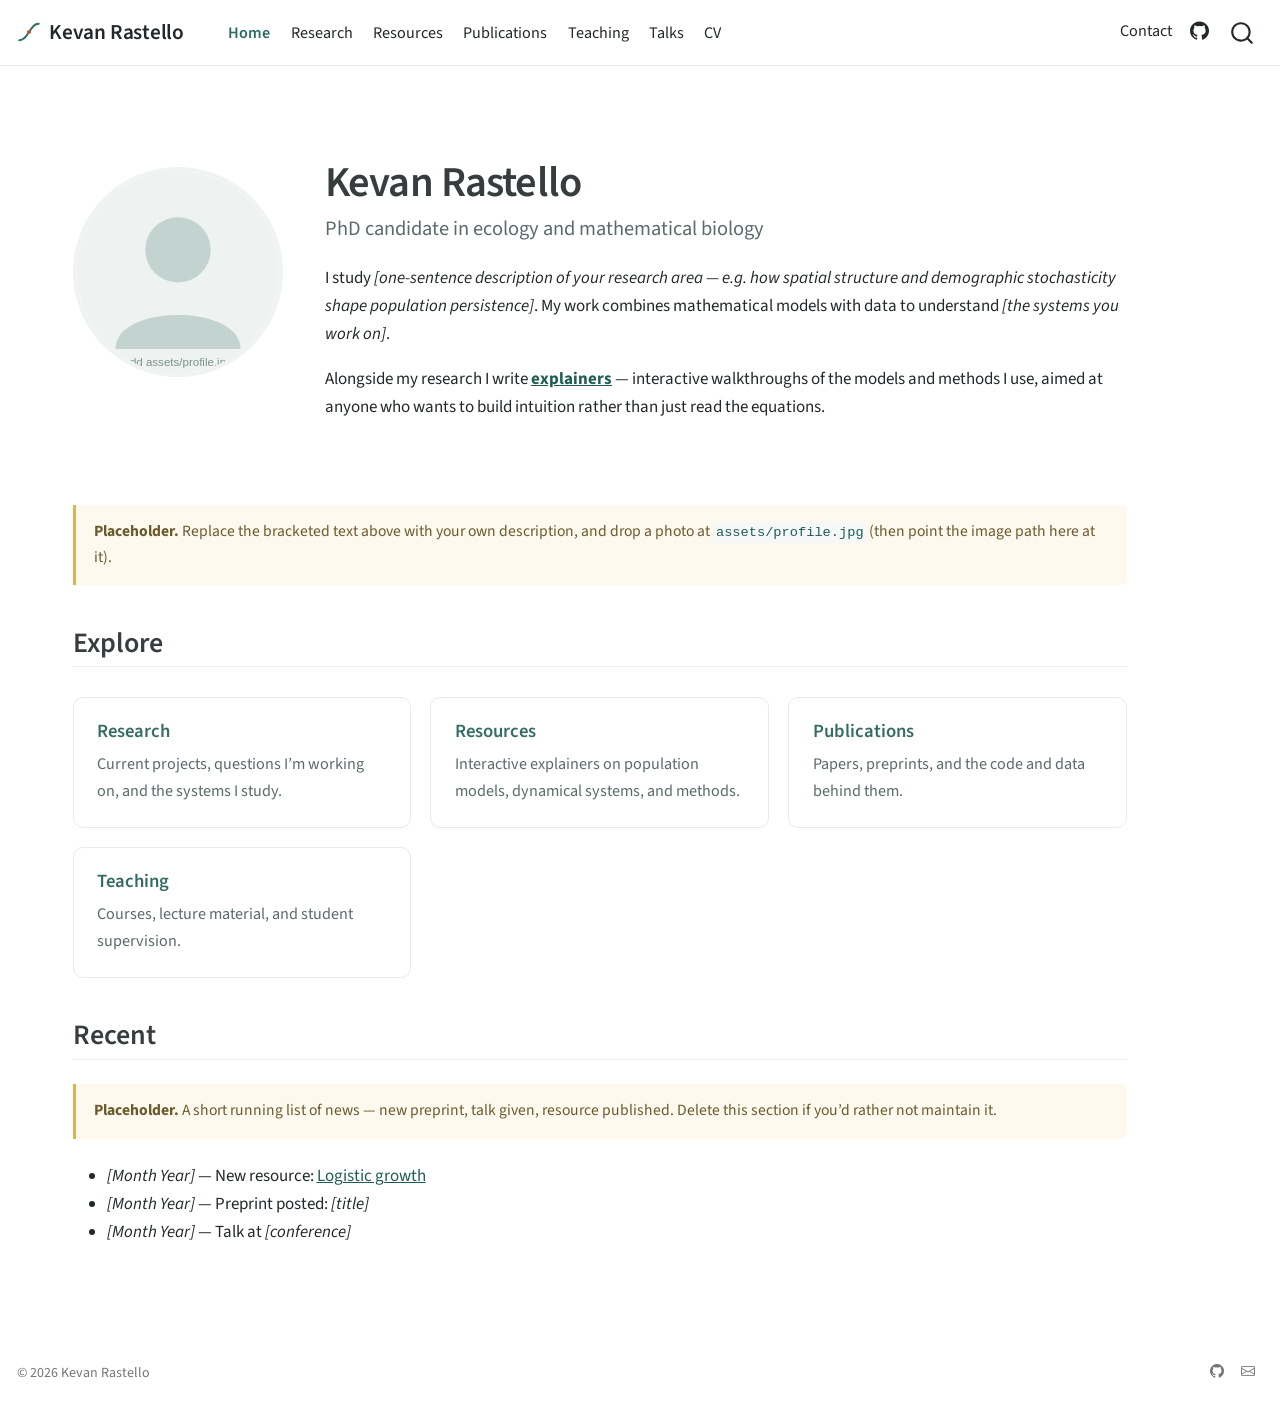
==== docs/index.html @ edd0c7da "Replace progress tracker with Quarto research site" ====
<!DOCTYPE html>
<html xmlns="http://www.w3.org/1999/xhtml" lang="en" xml:lang="en"><head>

<meta charset="utf-8">
<meta name="generator" content="quarto-1.3.450">

<meta name="viewport" content="width=device-width, initial-scale=1.0, user-scalable=yes">


<title>Kevan Rastello -</title>
<style>
code{white-space: pre-wrap;}
span.smallcaps{font-variant: small-caps;}
div.columns{display: flex; gap: min(4vw, 1.5em);}
div.column{flex: auto; overflow-x: auto;}
div.hanging-indent{margin-left: 1.5em; text-indent: -1.5em;}
ul.task-list{list-style: none;}
ul.task-list li input[type="checkbox"] {
  width: 0.8em;
  margin: 0 0.8em 0.2em -1em; /* quarto-specific, see https://github.com/quarto-dev/quarto-cli/issues/4556 */ 
  vertical-align: middle;
}
</style>


<script src="site_libs/quarto-nav/quarto-nav.js"></script>
<script src="site_libs/quarto-nav/headroom.min.js"></script>
<script src="site_libs/clipboard/clipboard.min.js"></script>
<script src="site_libs/quarto-search/autocomplete.umd.js"></script>
<script src="site_libs/quarto-search/fuse.min.js"></script>
<script src="site_libs/quarto-search/quarto-search.js"></script>
<meta name="quarto:offset" content="./">
<link href="./assets/favicon.svg" rel="icon" type="image/svg+xml">
<script src="site_libs/quarto-html/quarto.js"></script>
<script src="site_libs/quarto-html/popper.min.js"></script>
<script src="site_libs/quarto-html/tippy.umd.min.js"></script>
<script src="site_libs/quarto-html/anchor.min.js"></script>
<link href="site_libs/quarto-html/tippy.css" rel="stylesheet">
<link href="site_libs/quarto-html/quarto-syntax-highlighting.css" rel="stylesheet" id="quarto-text-highlighting-styles">
<script src="site_libs/bootstrap/bootstrap.min.js"></script>
<link href="site_libs/bootstrap/bootstrap-icons.css" rel="stylesheet">
<link href="site_libs/bootstrap/bootstrap.min.css" rel="stylesheet" id="quarto-bootstrap" data-mode="light">
<script id="quarto-search-options" type="application/json">{
  "location": "navbar",
  "copy-button": false,
  "collapse-after": 3,
  "panel-placement": "end",
  "type": "overlay",
  "limit": 20,
  "language": {
    "search-no-results-text": "No results",
    "search-matching-documents-text": "matching documents",
    "search-copy-link-title": "Copy link to search",
    "search-hide-matches-text": "Hide additional matches",
    "search-more-match-text": "more match in this document",
    "search-more-matches-text": "more matches in this document",
    "search-clear-button-title": "Clear",
    "search-detached-cancel-button-title": "Cancel",
    "search-submit-button-title": "Submit",
    "search-label": "Search"
  }
}</script>
<style>html{ scroll-behavior: smooth; }</style>


</head>

<body class="nav-fixed">

<div id="quarto-search-results"></div>
  <header id="quarto-header" class="headroom fixed-top">
    <nav class="navbar navbar-expand-lg navbar-dark ">
      <div class="navbar-container container-fluid">
      <div class="navbar-brand-container">
    <a href="./index.html" class="navbar-brand navbar-brand-logo">
    <img src="./assets/logo.svg" alt="" class="navbar-logo">
    </a>
    <a class="navbar-brand" href="./index.html">
    <span class="navbar-title">Kevan Rastello</span>
    </a>
  </div>
            <div id="quarto-search" class="" title="Search"></div>
          <button class="navbar-toggler" type="button" data-bs-toggle="collapse" data-bs-target="#navbarCollapse" aria-controls="navbarCollapse" aria-expanded="false" aria-label="Toggle navigation" onclick="if (window.quartoToggleHeadroom) { window.quartoToggleHeadroom(); }">
  <span class="navbar-toggler-icon"></span>
</button>
          <div class="collapse navbar-collapse" id="navbarCollapse">
            <ul class="navbar-nav navbar-nav-scroll me-auto">
  <li class="nav-item">
    <a class="nav-link active" href="./index.html" rel="" target="" aria-current="page">
 <span class="menu-text">Home</span></a>
  </li>  
  <li class="nav-item">
    <a class="nav-link" href="./research.html" rel="" target="">
 <span class="menu-text">Research</span></a>
  </li>  
  <li class="nav-item">
    <a class="nav-link" href="./resources/index.html" rel="" target="">
 <span class="menu-text">Resources</span></a>
  </li>  
  <li class="nav-item">
    <a class="nav-link" href="./publications.html" rel="" target="">
 <span class="menu-text">Publications</span></a>
  </li>  
  <li class="nav-item">
    <a class="nav-link" href="./teaching.html" rel="" target="">
 <span class="menu-text">Teaching</span></a>
  </li>  
  <li class="nav-item">
    <a class="nav-link" href="./talks.html" rel="" target="">
 <span class="menu-text">Talks</span></a>
  </li>  
  <li class="nav-item">
    <a class="nav-link" href="./cv.html" rel="" target="">
 <span class="menu-text">CV</span></a>
  </li>  
</ul>
            <ul class="navbar-nav navbar-nav-scroll ms-auto">
  <li class="nav-item">
    <a class="nav-link" href="./contact.html" rel="" target="">
 <span class="menu-text">Contact</span></a>
  </li>  
  <li class="nav-item compact">
    <a class="nav-link" href="https://github.com/KevanRastello" rel="" target=""><i class="bi bi-github" role="img" aria-label="GitHub">
</i> 
 <span class="menu-text"></span></a>
  </li>  
</ul>
            <div class="quarto-navbar-tools">
</div>
          </div> <!-- /navcollapse -->
      </div> <!-- /container-fluid -->
    </nav>
</header>
<!-- content -->
<div id="quarto-content" class="quarto-container page-columns page-rows-contents page-layout-full page-navbar">
<!-- sidebar -->
<!-- margin-sidebar -->
    
<!-- main -->
<main class="content column-page" id="quarto-document-content">



<div class="hero">
<div class="hero-photo">
<p><img src="assets/profile-placeholder.svg" class="img-fluid"></p>
</div>
<section id="kevan-rastello" class="level1 hero-text">
<h1>Kevan Rastello</h1>
<div class="hero-tagline">
<p>PhD candidate in ecology and mathematical biology</p>
</div>
<p>I study <em>[one-sentence description of your research area — e.g.&nbsp;how spatial structure and demographic stochasticity shape population persistence]</em>. My work combines mathematical models with data to understand <em>[the systems you work on]</em>.</p>
<p>Alongside my research I write <a href="./resources/index.html"><strong>explainers</strong></a> — interactive walkthroughs of the models and methods I use, aimed at anyone who wants to build intuition rather than just read the equations.</p>
</section>
</div>
<div class="placeholder-note">
<p><strong>Placeholder.</strong> Replace the bracketed text above with your own description, and drop a photo at <code>assets/profile.jpg</code> (then point the image path here at it).</p>
</div>
<section id="explore" class="level2">
<h2 class="anchored" data-anchor-id="explore">Explore</h2>
<div class="card-grid">
<section id="research" class="level3 card-item">
<h3 class="anchored" data-anchor-id="research"><a href="./research.html">Research</a></h3>
<p>Current projects, questions I’m working on, and the systems I study.</p>
</section>
<section id="resources" class="level3 card-item">
<h3 class="anchored" data-anchor-id="resources"><a href="./resources/index.html">Resources</a></h3>
<p>Interactive explainers on population models, dynamical systems, and methods.</p>
</section>
<section id="publications" class="level3 card-item">
<h3 class="anchored" data-anchor-id="publications"><a href="./publications.html">Publications</a></h3>
<p>Papers, preprints, and the code and data behind them.</p>
</section>
<section id="teaching" class="level3 card-item">
<h3 class="anchored" data-anchor-id="teaching"><a href="./teaching.html">Teaching</a></h3>
<p>Courses, lecture material, and student supervision.</p>
</section>
</div>
</section>
<section id="recent" class="level2">
<h2 class="anchored" data-anchor-id="recent">Recent</h2>
<div class="placeholder-note">
<p><strong>Placeholder.</strong> A short running list of news — new preprint, talk given, resource published. Delete this section if you’d rather not maintain it.</p>
</div>
<ul>
<li><em>[Month Year]</em> — New resource: <a href="./resources/logistic-growth.html">Logistic growth</a></li>
<li><em>[Month Year]</em> — Preprint posted: <em>[title]</em></li>
<li><em>[Month Year]</em> — Talk at <em>[conference]</em></li>
</ul>


</section>

</main> <!-- /main -->
<script id="quarto-html-after-body" type="application/javascript">
window.document.addEventListener("DOMContentLoaded", function (event) {
  const toggleBodyColorMode = (bsSheetEl) => {
    const mode = bsSheetEl.getAttribute("data-mode");
    const bodyEl = window.document.querySelector("body");
    if (mode === "dark") {
      bodyEl.classList.add("quarto-dark");
      bodyEl.classList.remove("quarto-light");
    } else {
      bodyEl.classList.add("quarto-light");
      bodyEl.classList.remove("quarto-dark");
    }
  }
  const toggleBodyColorPrimary = () => {
    const bsSheetEl = window.document.querySelector("link#quarto-bootstrap");
    if (bsSheetEl) {
      toggleBodyColorMode(bsSheetEl);
    }
  }
  toggleBodyColorPrimary();  
  const icon = "";
  const anchorJS = new window.AnchorJS();
  anchorJS.options = {
    placement: 'right',
    icon: icon
  };
  anchorJS.add('.anchored');
  const isCodeAnnotation = (el) => {
    for (const clz of el.classList) {
      if (clz.startsWith('code-annotation-')) {                     
        return true;
      }
    }
    return false;
  }
  const clipboard = new window.ClipboardJS('.code-copy-button', {
    text: function(trigger) {
      const codeEl = trigger.previousElementSibling.cloneNode(true);
      for (const childEl of codeEl.children) {
        if (isCodeAnnotation(childEl)) {
          childEl.remove();
        }
      }
      return codeEl.innerText;
    }
  });
  clipboard.on('success', function(e) {
    // button target
    const button = e.trigger;
    // don't keep focus
    button.blur();
    // flash "checked"
    button.classList.add('code-copy-button-checked');
    var currentTitle = button.getAttribute("title");
    button.setAttribute("title", "Copied!");
    let tooltip;
    if (window.bootstrap) {
      button.setAttribute("data-bs-toggle", "tooltip");
      button.setAttribute("data-bs-placement", "left");
      button.setAttribute("data-bs-title", "Copied!");
      tooltip = new bootstrap.Tooltip(button, 
        { trigger: "manual", 
          customClass: "code-copy-button-tooltip",
          offset: [0, -8]});
      tooltip.show();    
    }
    setTimeout(function() {
      if (tooltip) {
        tooltip.hide();
        button.removeAttribute("data-bs-title");
        button.removeAttribute("data-bs-toggle");
        button.removeAttribute("data-bs-placement");
      }
      button.setAttribute("title", currentTitle);
      button.classList.remove('code-copy-button-checked');
    }, 1000);
    // clear code selection
    e.clearSelection();
  });
  function tippyHover(el, contentFn) {
    const config = {
      allowHTML: true,
      content: contentFn,
      maxWidth: 500,
      delay: 100,
      arrow: false,
      appendTo: function(el) {
          return el.parentElement;
      },
      interactive: true,
      interactiveBorder: 10,
      theme: 'quarto',
      placement: 'bottom-start'
    };
    window.tippy(el, config); 
  }
  const noterefs = window.document.querySelectorAll('a[role="doc-noteref"]');
  for (var i=0; i<noterefs.length; i++) {
    const ref = noterefs[i];
    tippyHover(ref, function() {
      // use id or data attribute instead here
      let href = ref.getAttribute('data-footnote-href') || ref.getAttribute('href');
      try { href = new URL(href).hash; } catch {}
      const id = href.replace(/^#\/?/, "");
      const note = window.document.getElementById(id);
      return note.innerHTML;
    });
  }
      let selectedAnnoteEl;
      const selectorForAnnotation = ( cell, annotation) => {
        let cellAttr = 'data-code-cell="' + cell + '"';
        let lineAttr = 'data-code-annotation="' +  annotation + '"';
        const selector = 'span[' + cellAttr + '][' + lineAttr + ']';
        return selector;
      }
      const selectCodeLines = (annoteEl) => {
        const doc = window.document;
        const targetCell = annoteEl.getAttribute("data-target-cell");
        const targetAnnotation = annoteEl.getAttribute("data-target-annotation");
        const annoteSpan = window.document.querySelector(selectorForAnnotation(targetCell, targetAnnotation));
        const lines = annoteSpan.getAttribute("data-code-lines").split(",");
        const lineIds = lines.map((line) => {
          return targetCell + "-" + line;
        })
        let top = null;
        let height = null;
        let parent = null;
        if (lineIds.length > 0) {
            //compute the position of the single el (top and bottom and make a div)
            const el = window.document.getElementById(lineIds[0]);
            top = el.offsetTop;
            height = el.offsetHeight;
            parent = el.parentElement.parentElement;
          if (lineIds.length > 1) {
            const lastEl = window.document.getElementById(lineIds[lineIds.length - 1]);
            const bottom = lastEl.offsetTop + lastEl.offsetHeight;
            height = bottom - top;
          }
          if (top !== null && height !== null && parent !== null) {
            // cook up a div (if necessary) and position it 
            let div = window.document.getElementById("code-annotation-line-highlight");
            if (div === null) {
              div = window.document.createElement("div");
              div.setAttribute("id", "code-annotation-line-highlight");
              div.style.position = 'absolute';
              parent.appendChild(div);
            }
            div.style.top = top - 2 + "px";
            div.style.height = height + 4 + "px";
            let gutterDiv = window.document.getElementById("code-annotation-line-highlight-gutter");
            if (gutterDiv === null) {
              gutterDiv = window.document.createElement("div");
              gutterDiv.setAttribute("id", "code-annotation-line-highlight-gutter");
              gutterDiv.style.position = 'absolute';
              const codeCell = window.document.getElementById(targetCell);
              const gutter = codeCell.querySelector('.code-annotation-gutter');
              gutter.appendChild(gutterDiv);
            }
            gutterDiv.style.top = top - 2 + "px";
            gutterDiv.style.height = height + 4 + "px";
          }
          selectedAnnoteEl = annoteEl;
        }
      };
      const unselectCodeLines = () => {
        const elementsIds = ["code-annotation-line-highlight", "code-annotation-line-highlight-gutter"];
        elementsIds.forEach((elId) => {
          const div = window.document.getElementById(elId);
          if (div) {
            div.remove();
          }
        });
        selectedAnnoteEl = undefined;
      };
      // Attach click handler to the DT
      const annoteDls = window.document.querySelectorAll('dt[data-target-cell]');
      for (const annoteDlNode of annoteDls) {
        annoteDlNode.addEventListener('click', (event) => {
          const clickedEl = event.target;
          if (clickedEl !== selectedAnnoteEl) {
            unselectCodeLines();
            const activeEl = window.document.querySelector('dt[data-target-cell].code-annotation-active');
            if (activeEl) {
              activeEl.classList.remove('code-annotation-active');
            }
            selectCodeLines(clickedEl);
            clickedEl.classList.add('code-annotation-active');
          } else {
            // Unselect the line
            unselectCodeLines();
            clickedEl.classList.remove('code-annotation-active');
          }
        });
      }
  const findCites = (el) => {
    const parentEl = el.parentElement;
    if (parentEl) {
      const cites = parentEl.dataset.cites;
      if (cites) {
        return {
          el,
          cites: cites.split(' ')
        };
      } else {
        return findCites(el.parentElement)
      }
    } else {
      return undefined;
    }
  };
  var bibliorefs = window.document.querySelectorAll('a[role="doc-biblioref"]');
  for (var i=0; i<bibliorefs.length; i++) {
    const ref = bibliorefs[i];
    const citeInfo = findCites(ref);
    if (citeInfo) {
      tippyHover(citeInfo.el, function() {
        var popup = window.document.createElement('div');
        citeInfo.cites.forEach(function(cite) {
          var citeDiv = window.document.createElement('div');
          citeDiv.classList.add('hanging-indent');
          citeDiv.classList.add('csl-entry');
          var biblioDiv = window.document.getElementById('ref-' + cite);
          if (biblioDiv) {
            citeDiv.innerHTML = biblioDiv.innerHTML;
          }
          popup.appendChild(citeDiv);
        });
        return popup.innerHTML;
      });
    }
  }
    var localhostRegex = new RegExp(/^(?:http|https):\/\/localhost\:?[0-9]*\//);
      var filterRegex = new RegExp("https:\/\/kevanrastello\.github\.io");
    var isInternal = (href) => {
        return filterRegex.test(href) || localhostRegex.test(href);
    }
    // Inspect non-navigation links and adorn them if external
 	var links = window.document.querySelectorAll('a[href]:not(.nav-link):not(.navbar-brand):not(.toc-action):not(.sidebar-link):not(.sidebar-item-toggle):not(.pagination-link):not(.no-external):not([aria-hidden]):not(.dropdown-item)');
    for (var i=0; i<links.length; i++) {
      const link = links[i];
      if (!isInternal(link.href)) {
          // target, if specified
          link.setAttribute("target", "_blank");
      }
    }
});
</script>
</div> <!-- /content -->
<footer class="footer">
  <div class="nav-footer">
    <div class="nav-footer-left">© 2026 Kevan Rastello</div>   
    <div class="nav-footer-center">
      &nbsp;
    </div>
    <div class="nav-footer-right">
      <ul class="footer-items list-unstyled">
    <li class="nav-item compact">
    <a class="nav-link" href="https://github.com/KevanRastello">
      <i class="bi bi-github" role="img">
</i> 
    </a>
  </li>  
    <li class="nav-item compact">
    <a class="nav-link" href="mailto:kevan.rastello@gmail.com">
      <i class="bi bi-envelope" role="img">
</i> 
    </a>
  </li>  
</ul>
    </div>
  </div>
</footer>



<script src="site_libs/quarto-html/zenscroll-min.js"></script>
</body></html>
---- docs/site_libs/quarto-html/tippy.css ----
.tippy-box[data-animation=fade][data-state=hidden]{opacity:0}[data-tippy-root]{max-width:calc(100vw - 10px)}.tippy-box{position:relative;background-color:#333;color:#fff;border-radius:4px;font-size:14px;line-height:1.4;white-space:normal;outline:0;transition-property:transform,visibility,opacity}.tippy-box[data-placement^=top]>.tippy-arrow{bottom:0}.tippy-box[data-placement^=top]>.tippy-arrow:before{bottom:-7px;left:0;border-width:8px 8px 0;border-top-color:initial;transform-origin:center top}.tippy-box[data-placement^=bottom]>.tippy-arrow{top:0}.tippy-box[data-placement^=bottom]>.tippy-arrow:before{top:-7px;left:0;border-width:0 8px 8px;border-bottom-color:initial;transform-origin:center bottom}.tippy-box[data-placement^=left]>.tippy-arrow{right:0}.tippy-box[data-placement^=left]>.tippy-arrow:before{border-width:8px 0 8px 8px;border-left-color:initial;right:-7px;transform-origin:center left}.tippy-box[data-placement^=right]>.tippy-arrow{left:0}.tippy-box[data-placement^=right]>.tippy-arrow:before{left:-7px;border-width:8px 8px 8px 0;border-right-color:initial;transform-origin:center right}.tippy-box[data-inertia][data-state=visible]{transition-timing-function:cubic-bezier(.54,1.5,.38,1.11)}.tippy-arrow{width:16px;height:16px;color:#333}.tippy-arrow:before{content:"";position:absolute;border-color:transparent;border-style:solid}.tippy-content{position:relative;padding:5px 9px;z-index:1}
---- docs/site_libs/quarto-html/quarto-syntax-highlighting.css ----
/* quarto syntax highlight colors */
:root {
  --quarto-hl-ot-color: #003B4F;
  --quarto-hl-at-color: #657422;
  --quarto-hl-ss-color: #20794D;
  --quarto-hl-an-color: #5E5E5E;
  --quarto-hl-fu-color: #4758AB;
  --quarto-hl-st-color: #20794D;
  --quarto-hl-cf-color: #003B4F;
  --quarto-hl-op-color: #5E5E5E;
  --quarto-hl-er-color: #AD0000;
  --quarto-hl-bn-color: #AD0000;
  --quarto-hl-al-color: #AD0000;
  --quarto-hl-va-color: #111111;
  --quarto-hl-bu-color: inherit;
  --quarto-hl-ex-color: inherit;
  --quarto-hl-pp-color: #AD0000;
  --quarto-hl-in-color: #5E5E5E;
  --quarto-hl-vs-color: #20794D;
  --quarto-hl-wa-color: #5E5E5E;
  --quarto-hl-do-color: #5E5E5E;
  --quarto-hl-im-color: #00769E;
  --quarto-hl-ch-color: #20794D;
  --quarto-hl-dt-color: #AD0000;
  --quarto-hl-fl-color: #AD0000;
  --quarto-hl-co-color: #5E5E5E;
  --quarto-hl-cv-color: #5E5E5E;
  --quarto-hl-cn-color: #8f5902;
  --quarto-hl-sc-color: #5E5E5E;
  --quarto-hl-dv-color: #AD0000;
  --quarto-hl-kw-color: #003B4F;
}

/* other quarto variables */
:root {
  --quarto-font-monospace: "JetBrains Mono", "SFMono-Regular", Menlo, Consolas, monospace;
}

pre > code.sourceCode > span {
  color: #003B4F;
}

code span {
  color: #003B4F;
}

code.sourceCode > span {
  color: #003B4F;
}

div.sourceCode,
div.sourceCode pre.sourceCode {
  color: #003B4F;
}

code span.ot {
  color: #003B4F;
  font-style: inherit;
}

code span.at {
  color: #657422;
  font-style: inherit;
}

code span.ss {
  color: #20794D;
  font-style: inherit;
}

code span.an {
  color: #5E5E5E;
  font-style: inherit;
}

code span.fu {
  color: #4758AB;
  font-style: inherit;
}

code span.st {
  color: #20794D;
  font-style: inherit;
}

code span.cf {
  color: #003B4F;
  font-style: inherit;
}

code span.op {
  color: #5E5E5E;
  font-style: inherit;
}

code span.er {
  color: #AD0000;
  font-style: inherit;
}

code span.bn {
  color: #AD0000;
  font-style: inherit;
}

code span.al {
  color: #AD0000;
  font-style: inherit;
}

code span.va {
  color: #111111;
  font-style: inherit;
}

code span.bu {
  font-style: inherit;
}

code span.ex {
  font-style: inherit;
}

code span.pp {
  color: #AD0000;
  font-style: inherit;
}

code span.in {
  color: #5E5E5E;
  font-style: inherit;
}

code span.vs {
  color: #20794D;
  font-style: inherit;
}

code span.wa {
  color: #5E5E5E;
  font-style: italic;
}

code span.do {
  color: #5E5E5E;
  font-style: italic;
}

code span.im {
  color: #00769E;
  font-style: inherit;
}

code span.ch {
  color: #20794D;
  font-style: inherit;
}

code span.dt {
  color: #AD0000;
  font-style: inherit;
}

code span.fl {
  color: #AD0000;
  font-style: inherit;
}

code span.co {
  color: #5E5E5E;
  font-style: inherit;
}

code span.cv {
  color: #5E5E5E;
  font-style: italic;
}

code span.cn {
  color: #8f5902;
  font-style: inherit;
}

code span.sc {
  color: #5E5E5E;
  font-style: inherit;
}

code span.dv {
  color: #AD0000;
  font-style: inherit;
}

code span.kw {
  color: #003B4F;
  font-style: inherit;
}

.prevent-inlining {
  content: "</";
}

/*# sourceMappingURL=debc5d5d77c3f9108843748ff7464032.css.map */
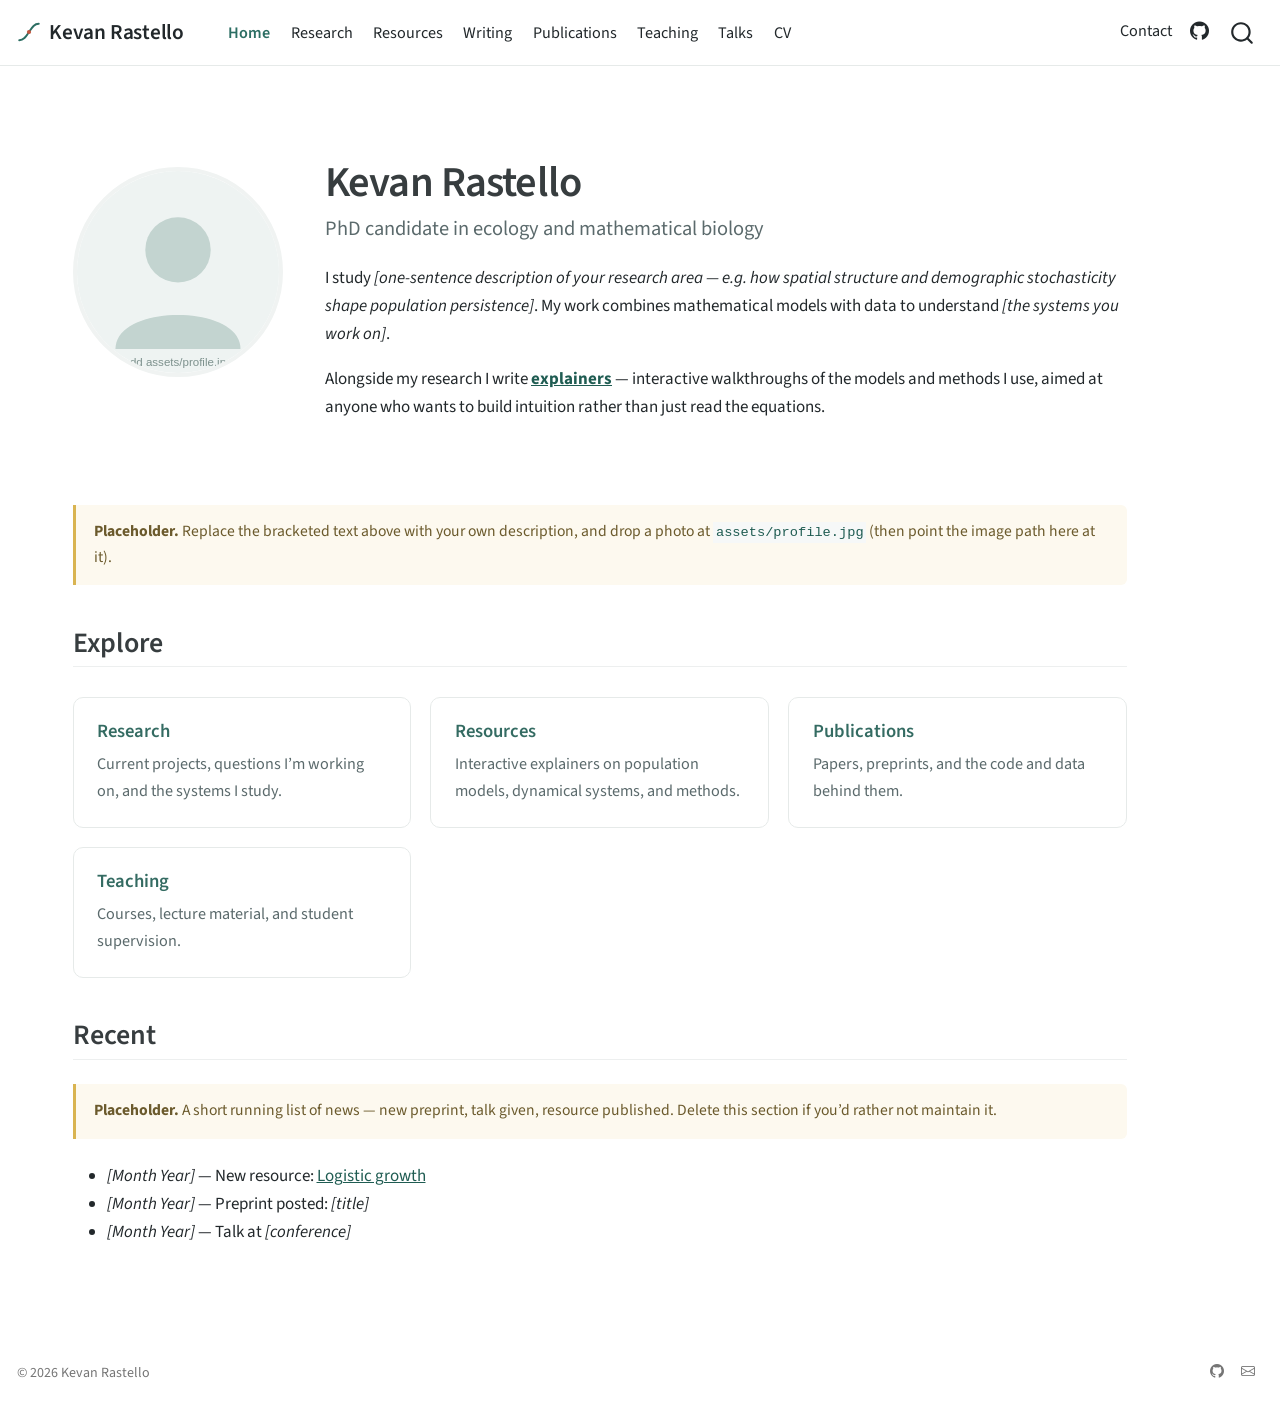
==== commit daf05c95: "Add Writing section with two pages - New "Writing" menu item and listing page (writing/), built like" ====
--- a/docs/index.html
+++ b/docs/index.html
@@ -96,6 +96,10 @@
   <li class="nav-item">
     <a class="nav-link" href="./resources/index.html" rel="" target="">
  <span class="menu-text">Resources</span></a>
+  </li>  
+  <li class="nav-item">
+    <a class="nav-link" href="./writing/index.html" rel="" target="">
+ <span class="menu-text">Writing</span></a>
   </li>  
   <li class="nav-item">
     <a class="nav-link" href="./publications.html" rel="" target="">
